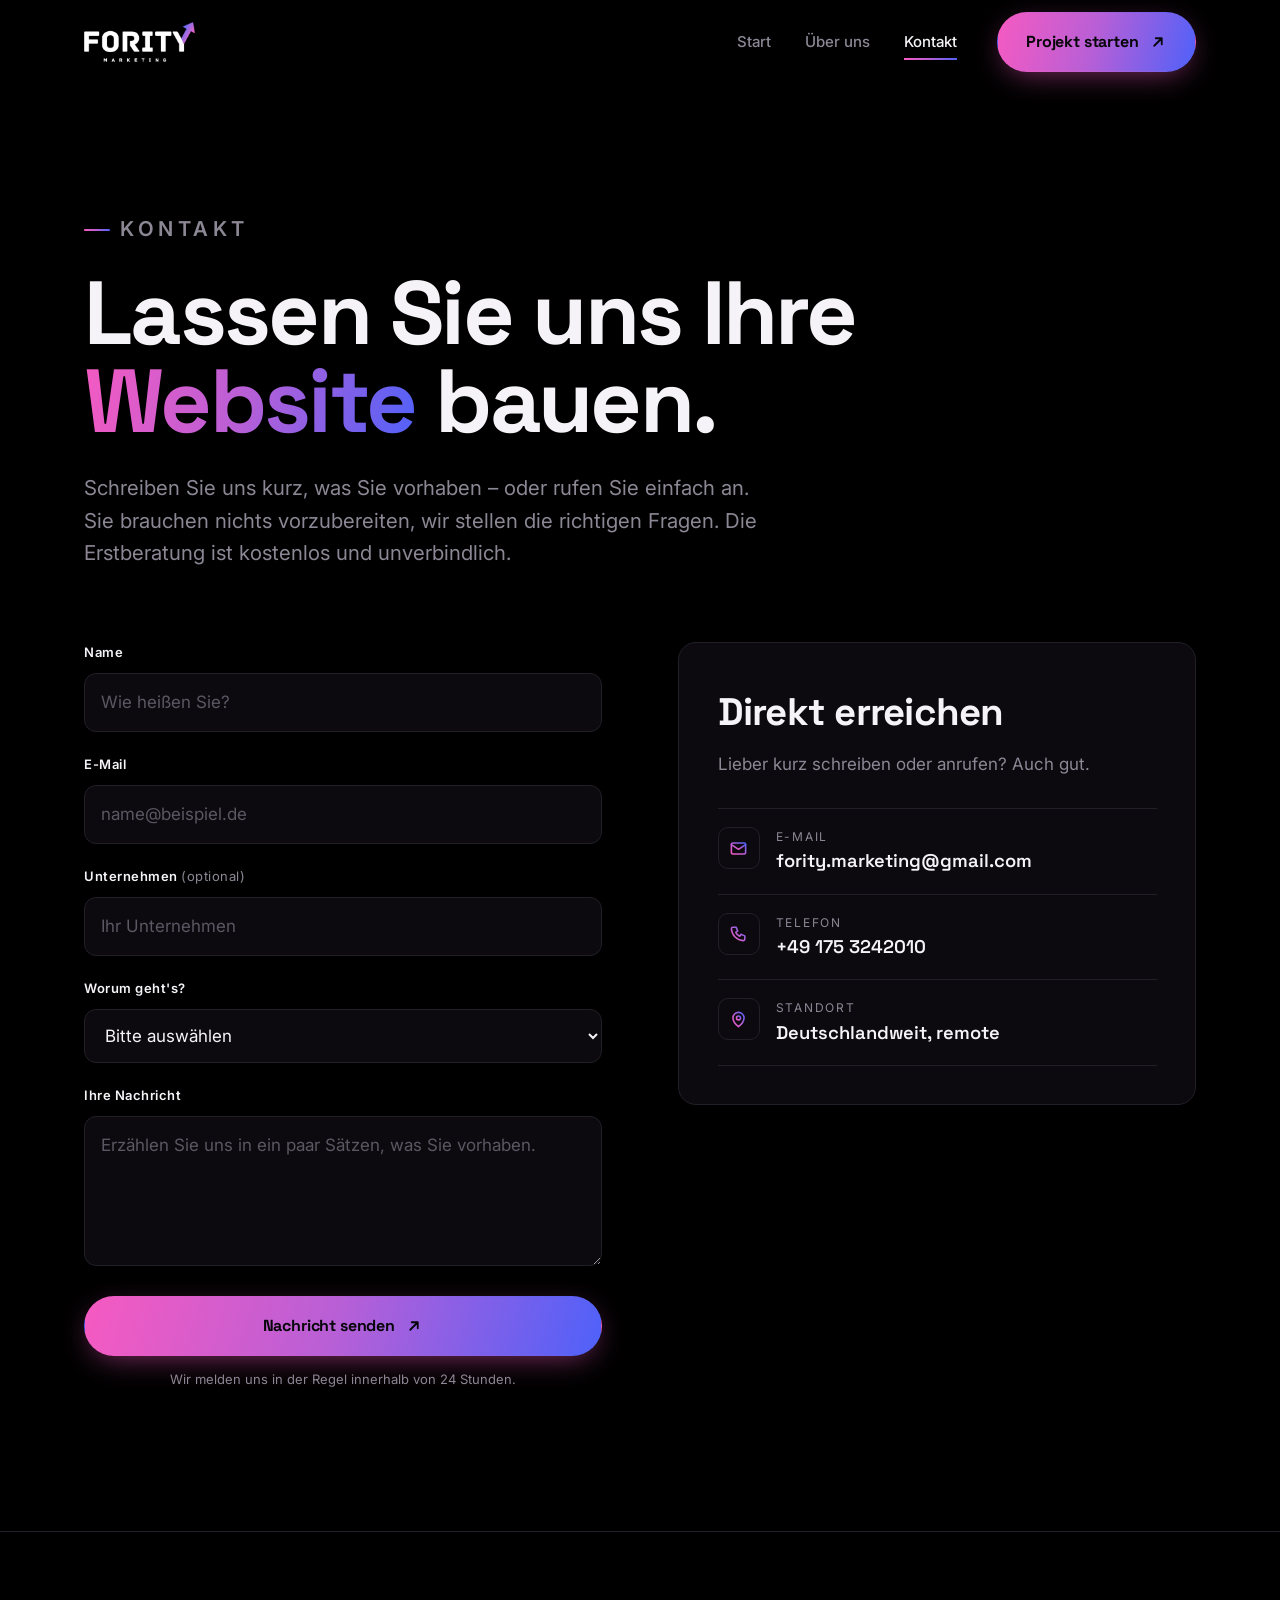
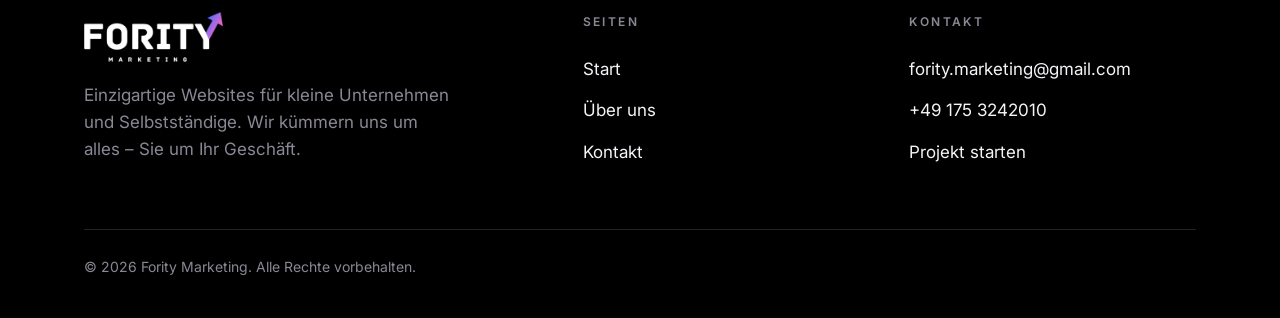
==== kontakt.html @ 04fd1a8b "Website mit funktionierendem Kontaktformular (Web3Forms) Co-Authored-By: Claude Opus 4.8 <noreply@an" ====
<!DOCTYPE html>
<html lang="de">
<head>
  <meta charset="UTF-8" />
  <meta name="viewport" content="width=device-width, initial-scale=1" />
  <title>Kontakt — Fority Marketing</title>
  <meta name="description" content="Starten Sie Ihr Website-Projekt mit Fority Marketing. Schreiben Sie uns kurz, was Sie vorhaben – die Erstberatung ist kostenlos und unverbindlich." />
  <meta name="theme-color" content="#000000" />

  <link rel="icon" href="data:image/svg+xml,%3Csvg xmlns='http://www.w3.org/2000/svg' viewBox='0 0 32 32'%3E%3Cdefs%3E%3ClinearGradient id='g' x1='0' y1='1' x2='1' y2='0'%3E%3Cstop offset='0' stop-color='%23f65ac1'/%3E%3Cstop offset='1' stop-color='%234f61f9'/%3E%3C/linearGradient%3E%3C/defs%3E%3Crect width='32' height='32' rx='8' fill='%23000'/%3E%3Cpath d='M9 22 L22 9 M14 9 H22 V17' fill='none' stroke='url(%23g)' stroke-width='3' stroke-linecap='round' stroke-linejoin='round'/%3E%3C/svg%3E" />

  <link rel="preconnect" href="https://fonts.googleapis.com" />
  <link rel="preconnect" href="https://fonts.gstatic.com" crossorigin />
  <link href="https://fonts.googleapis.com/css2?family=Inter:wght@400;500;600;700&family=Space+Grotesk:wght@600;700;800&display=swap" rel="stylesheet" />
  <link rel="stylesheet" href="css/style.css" />
</head>
<body>
  <svg width="0" height="0" style="position:absolute" aria-hidden="true">
    <defs>
      <linearGradient id="fg" x1="0" y1="1" x2="1" y2="0">
        <stop offset="0" stop-color="#f65ac1" /><stop offset="0.5" stop-color="#b95fd6" /><stop offset="1" stop-color="#4f61f9" />
      </linearGradient>
    </defs>
  </svg>

  <header class="nav">
    <div class="wrap nav__inner">
      <a class="nav__logo" href="index.html" aria-label="Fority Marketing — Startseite">
        <img src="assets/logo.png" alt="Fority Marketing" width="135" />
      </a>
      <nav class="nav__links" aria-label="Hauptnavigation">
        <a class="nav__link" href="index.html">Start</a>
        <a class="nav__link" href="ueber-uns.html">Über uns</a>
        <a class="nav__link" href="kontakt.html" aria-current="page">Kontakt</a>
        <a class="btn btn--primary nav__cta" href="kontakt.html">Projekt starten
          <svg viewBox="0 0 24 24" fill="none" stroke="currentColor" stroke-width="2.4" stroke-linecap="round" stroke-linejoin="round"><path d="M7 17 17 7M9 7h8v8"/></svg>
        </a>
      </nav>
      <button class="nav__toggle" aria-label="Menü öffnen" aria-expanded="false"><span></span></button>
    </div>
  </header>

  <main>
    <section class="page-head">
      <div class="wrap">
        <p class="eyebrow reveal">Kontakt</p>
        <h1 class="reveal" data-d="1">Lassen Sie uns Ihre <span class="grad-text">Website</span> bauen.</h1>
        <p class="reveal" data-d="2">Schreiben Sie uns kurz, was Sie vorhaben – oder rufen Sie einfach an. Sie brauchen nichts vorzubereiten, wir stellen die richtigen Fragen. Die Erstberatung ist kostenlos und unverbindlich.</p>
      </div>
    </section>

    <section class="section" style="padding-top:0">
      <div class="wrap contact-grid">
        <!-- FORM -->
        <div class="reveal">
          <form id="contactForm" novalidate>
            <!-- Web3Forms: hier deinen kostenlosen Access-Key von https://web3forms.com eintragen -->
            <input type="hidden" name="access_key" value="82332b91-eff0-477d-aebc-060135968045" />
            <input type="hidden" name="subject" value="Neue Anfrage über fority.marketing" />
            <input type="hidden" name="from_name" value="Fority Marketing Website" />
            <!-- Honeypot gegen Spam-Bots (unsichtbar, bitte nicht ausfüllen) -->
            <input type="checkbox" name="botcheck" tabindex="-1" autocomplete="off" style="display:none" aria-hidden="true" />
            <div class="field">
              <label for="name">Name</label>
              <input type="text" id="name" name="name" placeholder="Wie heißen Sie?" required autocomplete="name" />
            </div>
            <div class="field">
              <label for="email">E-Mail</label>
              <input type="email" id="email" name="email" placeholder="name@beispiel.de" required autocomplete="email" />
            </div>
            <div class="field">
              <label for="company">Unternehmen <span style="color:var(--muted);font-weight:400">(optional)</span></label>
              <input type="text" id="company" name="company" placeholder="Ihr Unternehmen" autocomplete="organization" />
            </div>
            <div class="field">
              <label for="topic">Worum geht's?</label>
              <select id="topic" name="topic" required>
                <option value="">Bitte auswählen</option>
                <option>Neue Website</option>
                <option>Bestehende Website verbessern</option>
                <option>Komplette Online-Präsenz</option>
                <option>Etwas anderes</option>
              </select>
            </div>
            <div class="field">
              <label for="message">Ihre Nachricht</label>
              <textarea id="message" name="message" placeholder="Erzählen Sie uns in ein paar Sätzen, was Sie vorhaben." required></textarea>
            </div>
            <button type="submit" class="btn btn--primary form__submit">Nachricht senden
              <svg viewBox="0 0 24 24" fill="none" stroke="currentColor" stroke-width="2.4" stroke-linecap="round" stroke-linejoin="round"><path d="M7 17 17 7M9 7h8v8"/></svg>
            </button>
            <p class="form__note">Wir melden uns in der Regel innerhalb von 24 Stunden.</p>
          </form>

          <div class="form__success" id="formSuccess" role="status">
            <h3>Danke, Ihre Nachricht ist da. 🎉</h3>
            <p>Wir schauen sie uns an und melden uns innerhalb von 24 Stunden bei Ihnen. Bis gleich!</p>
          </div>
        </div>

        <!-- CONTACT DETAILS -->
        <aside class="contact-card reveal" data-d="1">
          <h2>Direkt erreichen</h2>
          <p>Lieber kurz schreiben oder anrufen? Auch gut.</p>

          <div class="contact-item">
            <span class="ci-icon">
              <svg viewBox="0 0 24 24" fill="none" stroke-width="2" stroke-linecap="round" stroke-linejoin="round"><rect x="3" y="5" width="18" height="14" rx="2"/><path d="m3 7 9 6 9-6"/></svg>
            </span>
            <div>
              <div class="ci-label">E-Mail</div>
              <a class="ci-value" href="mailto:fority.marketing@gmail.com">fority.marketing@gmail.com</a>
            </div>
          </div>

          <div class="contact-item">
            <span class="ci-icon">
              <svg viewBox="0 0 24 24" fill="none" stroke-width="2" stroke-linecap="round" stroke-linejoin="round"><path d="M5 4h4l2 5-2.5 1.5a11 11 0 0 0 5 5L15 13l5 2v4a2 2 0 0 1-2 2A16 16 0 0 1 3 6a2 2 0 0 1 2-2"/></svg>
            </span>
            <div>
              <div class="ci-label">Telefon</div>
              <a class="ci-value" href="tel:+491753242010">+49 175 3242010</a>
            </div>
          </div>

          <div class="contact-item">
            <span class="ci-icon">
              <svg viewBox="0 0 24 24" fill="none" stroke-width="2" stroke-linecap="round" stroke-linejoin="round"><path d="M12 21s7-5.5 7-11a7 7 0 1 0-14 0c0 5.5 7 11 7 11Z"/><circle cx="12" cy="10" r="2.5"/></svg>
            </span>
            <div>
              <div class="ci-label">Standort</div>
              <span class="ci-value">Deutschlandweit, remote</span>
            </div>
          </div>

        </aside>
      </div>
    </section>
  </main>

  <footer class="footer">
    <div class="wrap">
      <div class="footer__top">
        <div class="footer__brand">
          <img src="assets/logo.png" alt="Fority Marketing" />
          <p>Einzigartige Websites für kleine Unternehmen und Selbstständige. Wir kümmern uns um alles – Sie um Ihr Geschäft.</p>
        </div>
        <div class="footer__col">
          <h4>Seiten</h4>
          <a href="index.html">Start</a>
          <a href="ueber-uns.html">Über uns</a>
          <a href="kontakt.html">Kontakt</a>
        </div>
        <div class="footer__col">
          <h4>Kontakt</h4>
          <a href="mailto:fority.marketing@gmail.com">fority.marketing@gmail.com</a>
          <a href="tel:+491753242010">+49 175 3242010</a>
          <a href="kontakt.html">Projekt starten</a>
        </div>
      </div>
      <div class="footer__bottom">
        <span>© <span id="year">2026</span> Fority Marketing. Alle Rechte vorbehalten.</span>
      </div>
    </div>
  </footer>

  <script src="js/main.js"></script>
</body>
</html>
---- css/style.css ----
/* ============================================================
   FORITY MARKETING — Design System
   Bold & loud · black canvas · logo gradient (pink→purple)
   ============================================================ */

:root {
  /* Color */
  --ink:        #000000;   /* page canvas */
  --surface:    #0c0a0f;   /* subtle raised panels */
  --line:       #221f29;   /* hairlines */
  --text:       #f5f3f7;   /* primary text */
  --muted:      #8c8794;   /* secondary text */

  --pink:       #f65ac1;   /* logo arrow — pink end  */
  --purple:     #4f61f9;   /* logo arrow — purple end */
  --grad:       linear-gradient(105deg, var(--pink) 0%, #b95fd6 48%, var(--purple) 100%);

  /* Type */
  --display: "Space Grotesk", system-ui, sans-serif;
  --body: "Inter", system-ui, sans-serif;

  /* Rhythm */
  --maxw: 1240px;
  --gutter: clamp(20px, 5vw, 64px);
  --section-y: clamp(72px, 11vw, 160px);

  --ease: cubic-bezier(0.16, 1, 0.3, 1);
}

/* ---------- Reset ---------- */
*, *::before, *::after { box-sizing: border-box; }
* { margin: 0; padding: 0; }
html { -webkit-text-size-adjust: 100%; scroll-behavior: smooth; }

body {
  background: var(--ink);
  color: var(--text);
  font-family: var(--body);
  font-size: 17px;
  line-height: 1.6;
  -webkit-font-smoothing: antialiased;
  text-rendering: optimizeLegibility;
  overflow-x: hidden;
}

img { display: block; max-width: 100%; height: auto; }
a { color: inherit; text-decoration: none; }
button { font: inherit; cursor: pointer; }
::selection { background: var(--pink); color: #000; }

/* ---------- Layout helpers ---------- */
.wrap { width: 100%; max-width: var(--maxw); margin-inline: auto; padding-inline: var(--gutter); }
.section { padding-block: var(--section-y); position: relative; }

.eyebrow {
  display: inline-flex; align-items: center; gap: 10px;
  font-family: var(--body);
  font-size: 12px; font-weight: 600;
  letter-spacing: 0.22em; text-transform: uppercase;
  color: var(--muted);
}
.eyebrow::before {
  content: ""; width: 26px; height: 2px;
  background: var(--grad); border-radius: 2px;
}

.grad-text {
  background: var(--grad);
  -webkit-background-clip: text; background-clip: text;
  color: transparent;
}

/* ---------- Buttons ---------- */
.btn {
  display: inline-flex; align-items: center; gap: 10px;
  font-family: var(--display); font-weight: 700;
  font-size: 16px; letter-spacing: -0.01em;
  padding: 16px 28px; border-radius: 999px;
  border: 1px solid transparent;
  transition: transform .35s var(--ease), box-shadow .35s var(--ease), background .35s var(--ease), color .35s var(--ease);
  will-change: transform;
}
.btn svg { width: 18px; height: 18px; transition: transform .35s var(--ease); }
.btn:hover svg { transform: translate(3px, -3px); }

.btn--primary {
  background: var(--grad); color: #07060a;
  box-shadow: 0 8px 30px -8px rgba(246,90,193,.55);
}
.btn--primary:hover { transform: translateY(-3px); box-shadow: 0 18px 44px -10px rgba(246,90,193,.7); }

.btn--ghost { color: var(--text); border-color: var(--line); }
.btn--ghost:hover { border-color: var(--pink); transform: translateY(-3px); }

/* ============================================================
   NAV
   ============================================================ */
.nav {
  position: sticky; top: 0; z-index: 100;
  border-bottom: 1px solid transparent;
  transition: background .4s var(--ease), border-color .4s var(--ease), backdrop-filter .4s var(--ease);
}
.nav.is-scrolled {
  background: rgba(0,0,0,.72);
  backdrop-filter: blur(14px) saturate(140%);
  border-bottom-color: var(--line);
}
.nav__inner {
  display: flex; align-items: center; justify-content: space-between;
  height: 84px;
}
.nav__logo img { height: 40px; width: auto; }
.nav__links { display: flex; align-items: center; gap: 34px; }
.nav__link {
  font-weight: 500; font-size: 15px; color: var(--muted);
  position: relative; transition: color .25s var(--ease);
}
.nav__link::after {
  content: ""; position: absolute; left: 0; bottom: -6px;
  width: 100%; height: 2px; background: var(--grad);
  transform: scaleX(0); transform-origin: left; transition: transform .3s var(--ease);
}
.nav__link:hover, .nav__link[aria-current="page"] { color: var(--text); }
.nav__link:hover::after, .nav__link[aria-current="page"]::after { transform: scaleX(1); }
.nav__cta { margin-left: 6px; }

.nav__toggle {
  display: none; background: none; border: 0; color: var(--text);
  width: 44px; height: 44px; align-items: center; justify-content: center;
}
.nav__toggle span {
  display: block; width: 24px; height: 2px; background: currentColor; position: relative;
  transition: transform .3s var(--ease), opacity .3s var(--ease);
}
.nav__toggle span::before, .nav__toggle span::after {
  content: ""; position: absolute; left: 0; width: 24px; height: 2px; background: currentColor;
  transition: transform .3s var(--ease);
}
.nav__toggle span::before { top: -7px; }
.nav__toggle span::after { top: 7px; }
.nav.is-open .nav__toggle span { background: transparent; }
.nav.is-open .nav__toggle span::before { transform: translateY(7px) rotate(45deg); }
.nav.is-open .nav__toggle span::after { transform: translateY(-7px) rotate(-45deg); }

/* ============================================================
   HERO
   ============================================================ */
.hero { position: relative; padding-top: clamp(40px, 7vw, 90px); padding-bottom: var(--section-y); }
.hero__grid {
  display: grid; grid-template-columns: 1.35fr 1fr; gap: clamp(30px, 5vw, 70px);
  align-items: center;
}
.hero__eyebrow { margin-bottom: 28px; }
.hero h1 {
  font-family: var(--display);
  font-weight: 800;
  font-size: clamp(2.9rem, 8.2vw, 6.6rem);
  line-height: 0.96;
  letter-spacing: -0.03em;
}
.hero h1 .line { display: block; overflow: hidden; }
.hero h1 .line > span { display: inline-block; }
.hero__sub {
  margin-top: 30px; max-width: 30ch;
  font-size: clamp(1.05rem, 1.6vw, 1.3rem); color: var(--muted); line-height: 1.55;
}
.hero__actions { margin-top: 40px; display: flex; flex-wrap: wrap; gap: 16px; }

/* Hero signature: growth chart */
.hero__art { position: relative; display: flex; justify-content: center; align-items: center; min-height: 360px; }
.chart-art { width: min(100%, 420px); height: auto; display: block; }

/* ============================================================
   MARQUEE
   ============================================================ */
.marquee {
  border-block: 1px solid var(--line);
  padding-block: 22px; overflow: hidden;
  display: flex; user-select: none;
}
.marquee__track {
  display: flex; gap: 0; flex-shrink: 0;
  animation: scroll-x 26s linear infinite;
}
.marquee:hover .marquee__track { animation-play-state: paused; }
.marquee__track span {
  font-family: var(--display); font-weight: 800;
  font-size: clamp(1.4rem, 3vw, 2.3rem); letter-spacing: -0.02em;
  white-space: nowrap; padding-inline: 30px; color: var(--text);
  display: inline-flex; align-items: center; gap: 30px;
}
.marquee__track span::after { content: "✦"; color: var(--pink); font-size: 0.7em; }
@keyframes scroll-x { to { transform: translateX(-50%); } }

/* ============================================================
   USP — editorial rows (not a card grid)
   ============================================================ */
.usp__head { max-width: 60ch; margin-bottom: clamp(40px, 6vw, 72px); }
.usp__head h2 {
  font-family: var(--display); font-weight: 800;
  font-size: clamp(2.1rem, 5vw, 3.6rem); line-height: 1.02; letter-spacing: -0.025em;
  margin-top: 22px;
}

.usp-row {
  display: grid; grid-template-columns: 56px 1fr 1.1fr; gap: clamp(16px, 3vw, 48px);
  align-items: start;
  padding-block: clamp(30px, 4vw, 46px);
  border-top: 1px solid var(--line);
}
.usp-row:last-child { border-bottom: 1px solid var(--line); }
.usp-row__mark {
  width: 46px; height: 46px; flex-shrink: 0;
  display: grid; place-items: center;
  border: 1px solid var(--line); border-radius: 12px;
  transition: border-color .4s var(--ease), background .4s var(--ease);
}
.usp-row__mark svg { width: 20px; height: 20px; transition: transform .4s var(--ease); }
.usp-row__mark svg path { stroke: url(#fg); }
.usp-row:hover .usp-row__mark { border-color: var(--pink); background: rgba(246,90,193,.06); }
.usp-row:hover .usp-row__mark svg { transform: translate(2px, -2px); }
.usp-row h3 {
  font-family: var(--display); font-weight: 700;
  font-size: clamp(1.5rem, 3vw, 2.2rem); line-height: 1.05; letter-spacing: -0.02em;
}
.usp-row p { color: var(--muted); font-size: 1.05rem; max-width: 46ch; }

/* ============================================================
   LEISTUNGEN / PROCESS
   ============================================================ */
.alt { background: var(--surface); }
.lead-grid { display: grid; grid-template-columns: 1fr 1fr; gap: clamp(30px, 6vw, 80px); align-items: start; }
.lead-grid h2 {
  font-family: var(--display); font-weight: 800;
  font-size: clamp(2.1rem, 5vw, 3.6rem); line-height: 1.02; letter-spacing: -0.025em;
}
.lead-grid p.big { font-size: 1.2rem; color: var(--muted); margin-top: 24px; max-width: 42ch; }

.svc-list { display: flex; flex-direction: column; }
.svc {
  display: flex; align-items: baseline; gap: 18px;
  padding-block: 22px; border-top: 1px solid var(--line);
}
.svc:last-child { border-bottom: 1px solid var(--line); }
.svc__no { font-family: var(--display); font-weight: 700; color: var(--pink); font-size: .95rem; min-width: 2.4ch; }
.svc__body strong { font-family: var(--display); font-weight: 700; font-size: 1.25rem; display: block; }
.svc__body span { color: var(--muted); font-size: .98rem; }

/* ============================================================
   CTA BAND
   ============================================================ */
.cta-band { position: relative; overflow: hidden; }
.cta-band__inner {
  border-radius: 28px; padding: clamp(40px, 7vw, 88px);
  background:
    radial-gradient(120% 140% at 100% 0%, rgba(246,90,193,.22), transparent 55%),
    radial-gradient(120% 140% at 0% 100%, rgba(79,97,249,.22), transparent 55%),
    var(--surface);
  border: 1px solid var(--line);
  display: grid; grid-template-columns: 1.4fr auto; gap: 40px; align-items: center;
}
.cta-band h2 {
  font-family: var(--display); font-weight: 800;
  font-size: clamp(2rem, 5vw, 3.6rem); line-height: 1.0; letter-spacing: -0.03em;
}
.cta-band p { color: var(--muted); margin-top: 18px; max-width: 40ch; }

/* ============================================================
   FOOTER
   ============================================================ */
.footer { border-top: 1px solid var(--line); padding-block: clamp(50px, 7vw, 80px) 40px; }
.footer__top { display: grid; grid-template-columns: 1.6fr 1fr 1fr; gap: 40px; }
.footer__brand img { height: 50px; width: auto; margin-bottom: 20px; }
.footer__brand p { color: var(--muted); max-width: 34ch; }
.footer__col h4 {
  font-size: 12px; letter-spacing: .2em; text-transform: uppercase; color: var(--muted);
  margin-bottom: 18px; font-weight: 600;
}
.footer__col a { display: block; color: var(--text); padding-block: 7px; transition: color .25s var(--ease); }
.footer__col a:hover { color: var(--pink); }
.footer__bottom {
  margin-top: 56px; padding-top: 26px; border-top: 1px solid var(--line);
  display: flex; justify-content: space-between; flex-wrap: wrap; gap: 14px;
  color: var(--muted); font-size: 14px;
}

/* ============================================================
   PAGE HEADER (inner pages)
   ============================================================ */
.page-head { padding-top: clamp(50px, 8vw, 110px); padding-bottom: clamp(40px, 6vw, 72px); }
.page-head h1 {
  font-family: var(--display); font-weight: 800;
  font-size: clamp(2.6rem, 7vw, 5.6rem); line-height: 0.98; letter-spacing: -0.03em; margin-top: 24px;
}
.page-head p { color: var(--muted); font-size: clamp(1.05rem,1.6vw,1.3rem); max-width: 52ch; margin-top: 26px; }

/* ---------- About ---------- */
.about-split { display: grid; grid-template-columns: 1fr 1fr; gap: clamp(30px,6vw,80px); align-items: start; }
.about-split h2 { font-family: var(--display); font-weight: 800; font-size: clamp(1.9rem,4vw,3rem); line-height:1.04; letter-spacing:-0.025em; }
.about-split p { color: var(--muted); margin-top: 20px; font-size: 1.1rem; }
.about-split p + p { margin-top: 16px; }

.stats { display: grid; grid-template-columns: repeat(3, 1fr); gap: clamp(16px,3vw,40px); }
.stat { border-top: 1px solid var(--line); padding-top: 24px; }
.stat__num { font-family: var(--display); font-weight: 800; font-size: clamp(2.4rem,5vw,3.6rem); line-height:1; letter-spacing:-0.02em; }
.stat__num.grad-text { display: inline-block; }
.stat__label { color: var(--muted); margin-top: 10px; font-size: .98rem; }

.values { display: grid; grid-template-columns: repeat(2, 1fr); gap: clamp(20px,3vw,32px); }
.value {
  padding: clamp(24px,3vw,36px); border: 1px solid var(--line); border-radius: 18px;
  background: var(--surface); transition: border-color .4s var(--ease), transform .4s var(--ease);
}
.value:hover { border-color: var(--pink); transform: translateY(-4px); }
.value h3 { font-family: var(--display); font-weight: 700; font-size: 1.35rem; margin-bottom: 12px; }
.value h3 b { color: var(--pink); margin-right: 10px; font-weight: 800; }
.value p { color: var(--muted); }

/* ---------- Contact ---------- */
.contact-grid { display: grid; grid-template-columns: 1fr 1fr; gap: clamp(36px,6vw,80px); align-items: start; }

.field { margin-bottom: 22px; }
.field label { display: block; font-size: 13px; font-weight: 600; letter-spacing: .04em; margin-bottom: 10px; color: var(--text); }
.field input, .field textarea, .field select {
  width: 100%; background: var(--surface); color: var(--text);
  border: 1px solid var(--line); border-radius: 12px;
  padding: 15px 16px; font: inherit; transition: border-color .25s var(--ease), box-shadow .25s var(--ease);
}
.field textarea { min-height: 150px; resize: vertical; }
.field input::placeholder, .field textarea::placeholder { color: #5b5763; }
.field input:focus, .field textarea:focus, .field select:focus {
  outline: none; border-color: var(--pink); box-shadow: 0 0 0 3px rgba(246,90,193,.18);
}
.form__submit { width: 100%; justify-content: center; }
.form__note { color: var(--muted); font-size: 13px; margin-top: 14px; text-align: center; }

.form__success {
  display: none; text-align: center; padding: clamp(30px,5vw,56px);
  border: 1px solid var(--pink); border-radius: 18px; background: rgba(246,90,193,.06);
}
.form__success.show { display: block; }
.form__success h3 { font-family: var(--display); font-weight: 800; font-size: 1.7rem; margin-bottom: 12px; }
.form__success p { color: var(--muted); }

.contact-card { border: 1px solid var(--line); border-radius: 18px; padding: clamp(26px,3vw,40px); background: var(--surface); }
.contact-card h2 { font-family: var(--display); font-weight: 800; font-size: clamp(1.7rem,3vw,2.4rem); letter-spacing:-0.02em; margin-bottom: 8px; }
.contact-card > p { color: var(--muted); margin-bottom: 30px; }
.contact-item { display: flex; gap: 16px; padding-block: 18px; border-top: 1px solid var(--line); align-items: flex-start; }
.contact-item:last-child { border-bottom: 1px solid var(--line); }
.contact-item .ci-icon {
  flex-shrink: 0; width: 42px; height: 42px; border-radius: 10px; display: grid; place-items: center;
  border: 1px solid var(--line);
}
.contact-item .ci-icon svg { width: 19px; height: 19px; }
.contact-item .ci-icon svg path, .contact-item .ci-icon svg circle, .contact-item .ci-icon svg rect { stroke: url(#fg); }
.contact-item .ci-label { font-size: 12px; text-transform: uppercase; letter-spacing: .14em; color: var(--muted); }
.contact-item .ci-value { font-family: var(--display); font-weight: 600; font-size: 1.15rem; }
.contact-item a.ci-value:hover { color: var(--pink); }

/* ============================================================
   Scroll reveal
   ============================================================ */
.reveal { opacity: 0; transform: translateY(28px); transition: opacity .8s var(--ease), transform .8s var(--ease); }
.reveal.in { opacity: 1; transform: none; }
.reveal[data-d="1"] { transition-delay: .08s; }
.reveal[data-d="2"] { transition-delay: .16s; }
.reveal[data-d="3"] { transition-delay: .24s; }

/* ============================================================
   Responsive
   ============================================================ */
@media (max-width: 920px) {
  .hero__grid { grid-template-columns: 1fr; }
  .hero__art { order: -1; min-height: 240px; }
  .chart-art { width: min(72%, 300px); }
  .lead-grid, .cta-band__inner, .about-split, .contact-grid { grid-template-columns: 1fr; }
  .cta-band__inner { text-align: left; }
  .usp-row { grid-template-columns: 44px 1fr; }
  .usp-row p { grid-column: 2; }
  .footer__top { grid-template-columns: 1fr 1fr; }
  .footer__brand { grid-column: 1 / -1; }
}

@media (max-width: 720px) {
  .nav__links {
    position: fixed; inset: 84px 0 auto 0;
    flex-direction: column; align-items: flex-start; gap: 6px;
    background: rgba(6,5,9,.96); backdrop-filter: blur(16px);
    padding: 24px var(--gutter) 36px; border-bottom: 1px solid var(--line);
    transform: translateY(-130%); transition: transform .45s var(--ease);
    height: auto;
  }
  .nav.is-open .nav__links { transform: translateY(0); }
  .nav__link { font-size: 1.4rem; font-family: var(--display); font-weight: 700; padding-block: 8px; }
  .nav__link::after { display: none; }
  .nav__cta { margin-top: 12px; }
  .nav__toggle { display: inline-flex; }
  .values, .stats { grid-template-columns: 1fr; }
  .stats { gap: 8px; }

  .hero__art { order: 1; }
}

@media (prefers-reduced-motion: reduce) {
  * { animation-duration: .001ms !important; animation-iteration-count: 1 !important; transition-duration: .001ms !important; scroll-behavior: auto !important; }
  .reveal { opacity: 1; transform: none; }
  .marquee__track { animation: none; }
}
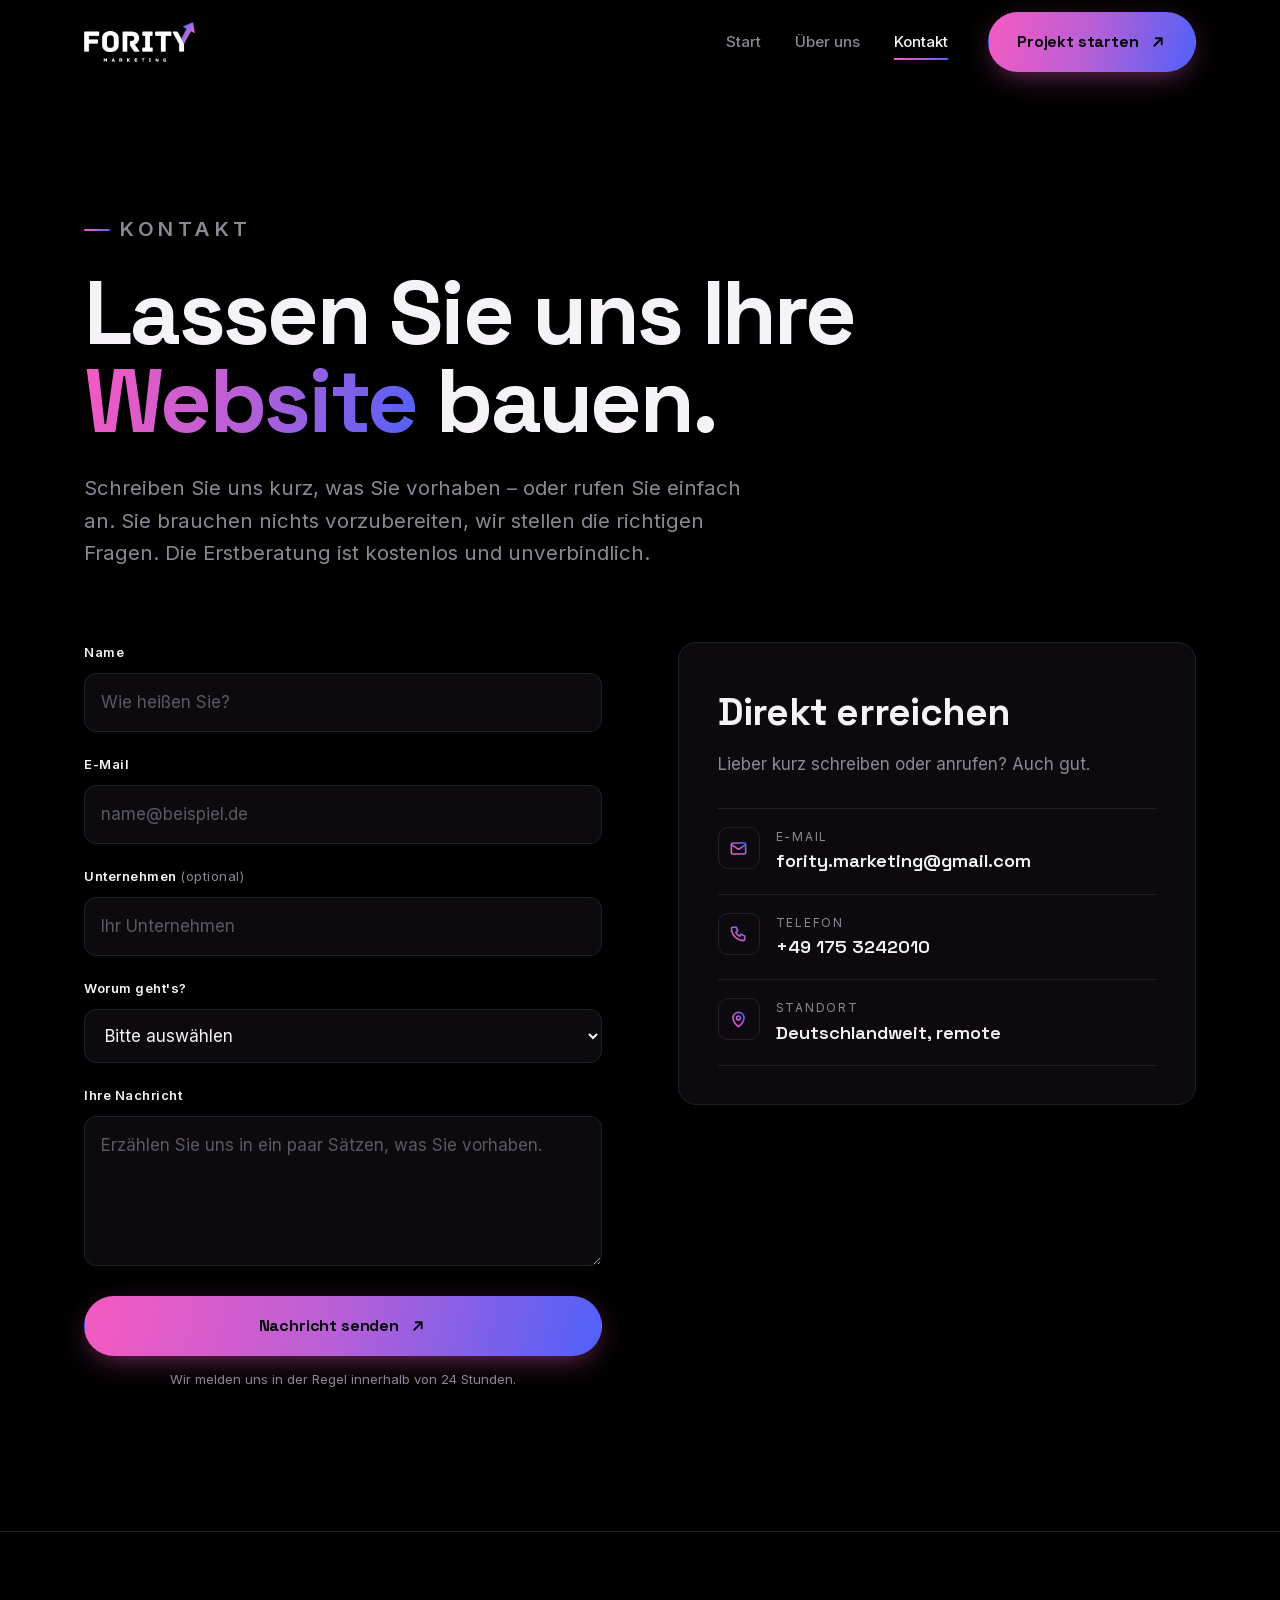
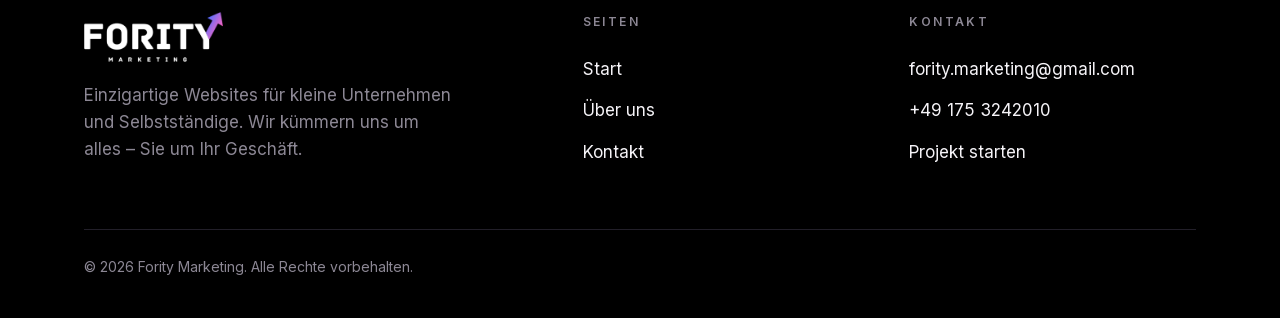
==== commit a3f876e5: "Fonts: Google Fonts lokal hosten (DSGVO-konform) Inter & Space Grotesk als lokale Variable Fonts ein" ====
--- a/kontakt.html
+++ b/kontakt.html
@@ -3,16 +3,55 @@
 <head>
   <meta charset="UTF-8" />
   <meta name="viewport" content="width=device-width, initial-scale=1" />
-  <title>Kontakt — Fority Marketing</title>
-  <meta name="description" content="Starten Sie Ihr Website-Projekt mit Fority Marketing. Schreiben Sie uns kurz, was Sie vorhaben – die Erstberatung ist kostenlos und unverbindlich." />
+  <title>Kontakt – Website erstellen lassen | Fority Marketing</title>
+  <meta name="description" content="Website erstellen lassen? Schreiben Sie Fority Marketing kurz, was Sie vorhaben – oder rufen Sie an. Die Erstberatung ist kostenlos und unverbindlich." />
+  <meta name="robots" content="index, follow, max-image-preview:large" />
   <meta name="theme-color" content="#000000" />
-
-  <link rel="icon" href="data:image/svg+xml,%3Csvg xmlns='http://www.w3.org/2000/svg' viewBox='0 0 32 32'%3E%3Cdefs%3E%3ClinearGradient id='g' x1='0' y1='1' x2='1' y2='0'%3E%3Cstop offset='0' stop-color='%23f65ac1'/%3E%3Cstop offset='1' stop-color='%234f61f9'/%3E%3C/linearGradient%3E%3C/defs%3E%3Crect width='32' height='32' rx='8' fill='%23000'/%3E%3Cpath d='M9 22 L22 9 M14 9 H22 V17' fill='none' stroke='url(%23g)' stroke-width='3' stroke-linecap='round' stroke-linejoin='round'/%3E%3C/svg%3E" />
-
-  <link rel="preconnect" href="https://fonts.googleapis.com" />
-  <link rel="preconnect" href="https://fonts.gstatic.com" crossorigin />
-  <link href="https://fonts.googleapis.com/css2?family=Inter:wght@400;500;600;700&family=Space+Grotesk:wght@600;700;800&display=swap" rel="stylesheet" />
-  <link rel="stylesheet" href="css/style.css" />
+  <link rel="canonical" href="https://fority-marketing.com/kontakt" />
+
+  <meta property="og:type" content="website" />
+  <meta property="og:site_name" content="Fority Marketing" />
+  <meta property="og:locale" content="de_DE" />
+  <meta property="og:url" content="https://fority-marketing.com/kontakt" />
+  <meta property="og:title" content="Kontakt – Website erstellen lassen | Fority Marketing" />
+  <meta property="og:description" content="Erzählen Sie uns von Ihrem Vorhaben. Die Erstberatung ist kostenlos und unverbindlich." />
+  <meta property="og:image" content="https://fority-marketing.com/logo.png" />
+  <meta property="og:image:alt" content="Fority Marketing" />
+  <meta name="twitter:card" content="summary_large_image" />
+  <meta name="twitter:title" content="Kontakt – Website erstellen lassen | Fority Marketing" />
+  <meta name="twitter:description" content="Erzählen Sie uns von Ihrem Vorhaben. Erstberatung kostenlos und unverbindlich." />
+  <meta name="twitter:image" content="https://fority-marketing.com/logo.png" />
+  <link rel="icon" href="/favicon.ico" sizes="any" />
+  <link rel="icon" type="image/png" sizes="48x48" href="/favicon-48x48.png" />
+  <link rel="icon" type="image/png" sizes="96x96" href="/favicon-96x96.png" />
+  <link rel="icon" type="image/png" sizes="192x192" href="/favicon-192x192.png" />
+  <link rel="apple-touch-icon" href="/apple-touch-icon.png" />
+  <link rel="preload" href="assets/fonts/inter-latin.woff2" as="font" type="font/woff2" crossorigin />
+  <link rel="preload" href="assets/fonts/spacegrotesk-latin.woff2" as="font" type="font/woff2" crossorigin />
+  <link rel="stylesheet" href="style.css" />
+
+  <script type="application/ld+json">
+  {
+    "@context": "https://schema.org",
+    "@graph": [
+      {
+        "@type": "ContactPage",
+        "@id": "https://fority-marketing.com/kontakt#webpage",
+        "url": "https://fority-marketing.com/kontakt",
+        "name": "Kontakt – Fority Marketing",
+        "inLanguage": "de-DE",
+        "about": { "@id": "https://fority-marketing.com/#business" }
+      },
+      {
+        "@type": "BreadcrumbList",
+        "itemListElement": [
+          { "@type": "ListItem", "position": 1, "name": "Start", "item": "https://fority-marketing.com/" },
+          { "@type": "ListItem", "position": 2, "name": "Kontakt", "item": "https://fority-marketing.com/kontakt" }
+        ]
+      }
+    ]
+  }
+  </script>
 </head>
 <body>
   <svg width="0" height="0" style="position:absolute" aria-hidden="true">
@@ -25,14 +64,14 @@
 
   <header class="nav">
     <div class="wrap nav__inner">
-      <a class="nav__logo" href="index.html" aria-label="Fority Marketing — Startseite">
-        <img src="assets/logo.png" alt="Fority Marketing" width="135" />
+      <a class="nav__logo" href="/" aria-label="Fority Marketing — Startseite">
+        <img src="logo.png" alt="Fority Marketing" width="135" />
       </a>
       <nav class="nav__links" aria-label="Hauptnavigation">
-        <a class="nav__link" href="index.html">Start</a>
-        <a class="nav__link" href="ueber-uns.html">Über uns</a>
-        <a class="nav__link" href="kontakt.html" aria-current="page">Kontakt</a>
-        <a class="btn btn--primary nav__cta" href="kontakt.html">Projekt starten
+        <a class="nav__link" href="/">Start</a>
+        <a class="nav__link" href="/ueber-uns">Über uns</a>
+        <a class="nav__link" href="/kontakt" aria-current="page">Kontakt</a>
+        <a class="btn btn--primary nav__cta" href="/kontakt">Projekt starten
           <svg viewBox="0 0 24 24" fill="none" stroke="currentColor" stroke-width="2.4" stroke-linecap="round" stroke-linejoin="round"><path d="M7 17 17 7M9 7h8v8"/></svg>
         </a>
       </nav>
@@ -142,20 +181,20 @@
     <div class="wrap">
       <div class="footer__top">
         <div class="footer__brand">
-          <img src="assets/logo.png" alt="Fority Marketing" />
+          <img src="logo.png" alt="Fority Marketing" />
           <p>Einzigartige Websites für kleine Unternehmen und Selbstständige. Wir kümmern uns um alles – Sie um Ihr Geschäft.</p>
         </div>
         <div class="footer__col">
           <h4>Seiten</h4>
-          <a href="index.html">Start</a>
-          <a href="ueber-uns.html">Über uns</a>
-          <a href="kontakt.html">Kontakt</a>
+          <a href="/">Start</a>
+          <a href="/ueber-uns">Über uns</a>
+          <a href="/kontakt">Kontakt</a>
         </div>
         <div class="footer__col">
           <h4>Kontakt</h4>
           <a href="mailto:fority.marketing@gmail.com">fority.marketing@gmail.com</a>
           <a href="tel:+491753242010">+49 175 3242010</a>
-          <a href="kontakt.html">Projekt starten</a>
+          <a href="/kontakt">Projekt starten</a>
         </div>
       </div>
       <div class="footer__bottom">
@@ -164,6 +203,6 @@
     </div>
   </footer>
 
-  <script src="js/main.js"></script>
+  <script src="main.js"></script>
 </body>
 </html>
--- a/style.css
+++ b/style.css
@@ -0,0 +1,449 @@
+/* ============================================================
+   FONTS — lokal gehostet (DSGVO-konform, keine Google-Server)
+   Inter & Space Grotesk als Variable Fonts (weight 400–800)
+   ============================================================ */
+
+/* Inter — Fließtext */
+@font-face {
+  font-family: "Inter";
+  font-style: normal;
+  font-weight: 400 700;
+  font-display: swap;
+  src: url("assets/fonts/inter-latin.woff2") format("woff2");
+  unicode-range: U+0000-00FF, U+0131, U+0152-0153, U+02BB-02BC, U+02C6, U+02DA, U+02DC, U+0304, U+0308, U+0329, U+2000-206F, U+20AC, U+2122, U+2191, U+2193, U+2212, U+2215, U+FEFF, U+FFFD;
+}
+@font-face {
+  font-family: "Inter";
+  font-style: normal;
+  font-weight: 400 700;
+  font-display: swap;
+  src: url("assets/fonts/inter-latin-ext.woff2") format("woff2");
+  unicode-range: U+0100-02BA, U+02BD-02C5, U+02C7-02CC, U+02CE-02D7, U+02DD-02FF, U+0304, U+0308, U+0329, U+1D00-1DBF, U+1E00-1E9F, U+1EF2-1EFF, U+2020, U+20A0-20AB, U+20AD-20C0, U+2113, U+2C60-2C7F, U+A720-A7FF;
+}
+
+/* Space Grotesk — Überschriften */
+@font-face {
+  font-family: "Space Grotesk";
+  font-style: normal;
+  font-weight: 600 800;
+  font-display: swap;
+  src: url("assets/fonts/spacegrotesk-latin.woff2") format("woff2");
+  unicode-range: U+0000-00FF, U+0131, U+0152-0153, U+02BB-02BC, U+02C6, U+02DA, U+02DC, U+0304, U+0308, U+0329, U+2000-206F, U+20AC, U+2122, U+2191, U+2193, U+2212, U+2215, U+FEFF, U+FFFD;
+}
+@font-face {
+  font-family: "Space Grotesk";
+  font-style: normal;
+  font-weight: 600 800;
+  font-display: swap;
+  src: url("assets/fonts/spacegrotesk-latin-ext.woff2") format("woff2");
+  unicode-range: U+0100-02BA, U+02BD-02C5, U+02C7-02CC, U+02CE-02D7, U+02DD-02FF, U+0304, U+0308, U+0329, U+1D00-1DBF, U+1E00-1E9F, U+1EF2-1EFF, U+2020, U+20A0-20AB, U+20AD-20C0, U+2113, U+2C60-2C7F, U+A720-A7FF;
+}
+
+/* ============================================================
+   FORITY MARKETING — Design System
+   Bold & loud · black canvas · logo gradient (pink→purple)
+   ============================================================ */
+
+:root {
+  /* Color */
+  --ink:        #000000;   /* page canvas */
+  --surface:    #0c0a0f;   /* subtle raised panels */
+  --line:       #221f29;   /* hairlines */
+  --text:       #f5f3f7;   /* primary text */
+  --muted:      #8c8794;   /* secondary text */
+
+  --pink:       #f65ac1;   /* logo arrow — pink end  */
+  --purple:     #4f61f9;   /* logo arrow — purple end */
+  --grad:       linear-gradient(105deg, var(--pink) 0%, #b95fd6 48%, var(--purple) 100%);
+
+  /* Type */
+  --display: "Space Grotesk", system-ui, sans-serif;
+  --body: "Inter", system-ui, sans-serif;
+
+  /* Rhythm */
+  --maxw: 1240px;
+  --gutter: clamp(20px, 5vw, 64px);
+  --section-y: clamp(72px, 11vw, 160px);
+
+  --ease: cubic-bezier(0.16, 1, 0.3, 1);
+}
+
+/* ---------- Reset ---------- */
+*, *::before, *::after { box-sizing: border-box; }
+* { margin: 0; padding: 0; }
+html { -webkit-text-size-adjust: 100%; scroll-behavior: smooth; }
+
+body {
+  background: var(--ink);
+  color: var(--text);
+  font-family: var(--body);
+  font-size: 17px;
+  line-height: 1.6;
+  -webkit-font-smoothing: antialiased;
+  text-rendering: optimizeLegibility;
+  overflow-x: hidden;
+}
+
+img { display: block; max-width: 100%; height: auto; }
+a { color: inherit; text-decoration: none; }
+button { font: inherit; cursor: pointer; }
+::selection { background: var(--pink); color: #000; }
+
+/* ---------- Layout helpers ---------- */
+.wrap { width: 100%; max-width: var(--maxw); margin-inline: auto; padding-inline: var(--gutter); }
+.section { padding-block: var(--section-y); position: relative; }
+
+.eyebrow {
+  display: inline-flex; align-items: center; gap: 10px;
+  font-family: var(--body);
+  font-size: 12px; font-weight: 600;
+  letter-spacing: 0.22em; text-transform: uppercase;
+  color: var(--muted);
+}
+.eyebrow::before {
+  content: ""; width: 26px; height: 2px;
+  background: var(--grad); border-radius: 2px;
+}
+
+.grad-text {
+  background: var(--grad);
+  -webkit-background-clip: text; background-clip: text;
+  color: transparent;
+}
+
+/* ---------- Buttons ---------- */
+.btn {
+  display: inline-flex; align-items: center; gap: 10px;
+  font-family: var(--display); font-weight: 700;
+  font-size: 16px; letter-spacing: -0.01em;
+  padding: 16px 28px; border-radius: 999px;
+  border: 1px solid transparent;
+  transition: transform .35s var(--ease), box-shadow .35s var(--ease), background .35s var(--ease), color .35s var(--ease);
+  will-change: transform;
+}
+.btn svg { width: 18px; height: 18px; transition: transform .35s var(--ease); }
+.btn:hover svg { transform: translate(3px, -3px); }
+
+.btn--primary {
+  background: var(--grad); color: #07060a;
+  box-shadow: 0 8px 30px -8px rgba(246,90,193,.55);
+}
+.btn--primary:hover { transform: translateY(-3px); box-shadow: 0 18px 44px -10px rgba(246,90,193,.7); }
+
+.btn--ghost { color: var(--text); border-color: var(--line); }
+.btn--ghost:hover { border-color: var(--pink); transform: translateY(-3px); }
+
+/* ============================================================
+   NAV
+   ============================================================ */
+.nav {
+  position: sticky; top: 0; z-index: 100;
+  border-bottom: 1px solid transparent;
+  transition: background .4s var(--ease), border-color .4s var(--ease), backdrop-filter .4s var(--ease);
+}
+.nav.is-scrolled {
+  background: rgba(0,0,0,.72);
+  backdrop-filter: blur(14px) saturate(140%);
+  border-bottom-color: var(--line);
+}
+.nav__inner {
+  display: flex; align-items: center; justify-content: space-between;
+  height: 84px;
+}
+.nav__logo img { height: 40px; width: auto; }
+.nav__links { display: flex; align-items: center; gap: 34px; }
+.nav__link {
+  font-weight: 500; font-size: 15px; color: var(--muted);
+  position: relative; transition: color .25s var(--ease);
+}
+.nav__link::after {
+  content: ""; position: absolute; left: 0; bottom: -6px;
+  width: 100%; height: 2px; background: var(--grad);
+  transform: scaleX(0); transform-origin: left; transition: transform .3s var(--ease);
+}
+.nav__link:hover, .nav__link[aria-current="page"] { color: var(--text); }
+.nav__link:hover::after, .nav__link[aria-current="page"]::after { transform: scaleX(1); }
+.nav__cta { margin-left: 6px; }
+
+.nav__toggle {
+  display: none; background: none; border: 0; color: var(--text);
+  width: 44px; height: 44px; align-items: center; justify-content: center;
+}
+.nav__toggle span {
+  display: block; width: 24px; height: 2px; background: currentColor; position: relative;
+  transition: transform .3s var(--ease), opacity .3s var(--ease);
+}
+.nav__toggle span::before, .nav__toggle span::after {
+  content: ""; position: absolute; left: 0; width: 24px; height: 2px; background: currentColor;
+  transition: transform .3s var(--ease);
+}
+.nav__toggle span::before { top: -7px; }
+.nav__toggle span::after { top: 7px; }
+.nav.is-open .nav__toggle span { background: transparent; }
+.nav.is-open .nav__toggle span::before { transform: translateY(7px) rotate(45deg); }
+.nav.is-open .nav__toggle span::after { transform: translateY(-7px) rotate(-45deg); }
+
+/* ============================================================
+   HERO
+   ============================================================ */
+.hero { position: relative; padding-top: clamp(40px, 7vw, 90px); padding-bottom: var(--section-y); }
+.hero__grid {
+  display: grid; grid-template-columns: 1.35fr 1fr; gap: clamp(30px, 5vw, 70px);
+  align-items: center;
+}
+.hero__eyebrow { margin-bottom: 28px; }
+.hero h1 {
+  font-family: var(--display);
+  font-weight: 800;
+  font-size: clamp(2.9rem, 8.2vw, 6.6rem);
+  line-height: 0.96;
+  letter-spacing: -0.03em;
+}
+.hero h1 .line { display: block; overflow: hidden; }
+.hero h1 .line > span { display: inline-block; }
+.hero__sub {
+  margin-top: 30px; max-width: 30ch;
+  font-size: clamp(1.05rem, 1.6vw, 1.3rem); color: var(--muted); line-height: 1.55;
+}
+.hero__actions { margin-top: 40px; display: flex; flex-wrap: wrap; gap: 16px; }
+
+/* Hero signature: growth chart */
+.hero__art { position: relative; display: flex; justify-content: center; align-items: center; min-height: 360px; }
+.chart-art { width: min(100%, 420px); height: auto; display: block; }
+
+/* ============================================================
+   MARQUEE
+   ============================================================ */
+.marquee {
+  border-block: 1px solid var(--line);
+  padding-block: 22px; overflow: hidden;
+  display: flex; user-select: none;
+}
+.marquee__track {
+  display: flex; gap: 0; flex-shrink: 0;
+  animation: scroll-x 26s linear infinite;
+}
+.marquee:hover .marquee__track { animation-play-state: paused; }
+.marquee__track span {
+  font-family: var(--display); font-weight: 800;
+  font-size: clamp(1.4rem, 3vw, 2.3rem); letter-spacing: -0.02em;
+  white-space: nowrap; padding-inline: 30px; color: var(--text);
+  display: inline-flex; align-items: center; gap: 30px;
+}
+.marquee__track span::after { content: "✦"; color: var(--pink); font-size: 0.7em; }
+@keyframes scroll-x { to { transform: translateX(-50%); } }
+
+/* ============================================================
+   USP — editorial rows (not a card grid)
+   ============================================================ */
+.usp__head { max-width: 60ch; margin-bottom: clamp(40px, 6vw, 72px); }
+.usp__head h2 {
+  font-family: var(--display); font-weight: 800;
+  font-size: clamp(2.1rem, 5vw, 3.6rem); line-height: 1.02; letter-spacing: -0.025em;
+  margin-top: 22px;
+}
+
+.usp-row {
+  display: grid; grid-template-columns: 56px 1fr 1.1fr; gap: clamp(16px, 3vw, 48px);
+  align-items: start;
+  padding-block: clamp(30px, 4vw, 46px);
+  border-top: 1px solid var(--line);
+}
+.usp-row:last-child { border-bottom: 1px solid var(--line); }
+.usp-row__mark {
+  width: 46px; height: 46px; flex-shrink: 0;
+  display: grid; place-items: center;
+  border: 1px solid var(--line); border-radius: 12px;
+  transition: border-color .4s var(--ease), background .4s var(--ease);
+}
+.usp-row__mark svg { width: 20px; height: 20px; transition: transform .4s var(--ease); }
+.usp-row__mark svg path { stroke: url(#fg); }
+.usp-row:hover .usp-row__mark { border-color: var(--pink); background: rgba(246,90,193,.06); }
+.usp-row:hover .usp-row__mark svg { transform: translate(2px, -2px); }
+.usp-row h3 {
+  font-family: var(--display); font-weight: 700;
+  font-size: clamp(1.5rem, 3vw, 2.2rem); line-height: 1.05; letter-spacing: -0.02em;
+}
+.usp-row p { color: var(--muted); font-size: 1.05rem; max-width: 46ch; }
+
+/* ============================================================
+   LEISTUNGEN / PROCESS
+   ============================================================ */
+.alt { background: var(--surface); }
+.lead-grid { display: grid; grid-template-columns: 1fr 1fr; gap: clamp(30px, 6vw, 80px); align-items: start; }
+.lead-grid h2 {
+  font-family: var(--display); font-weight: 800;
+  font-size: clamp(2.1rem, 5vw, 3.6rem); line-height: 1.02; letter-spacing: -0.025em;
+}
+.lead-grid p.big { font-size: 1.2rem; color: var(--muted); margin-top: 24px; max-width: 42ch; }
+
+.svc-list { display: flex; flex-direction: column; }
+.svc {
+  display: flex; align-items: baseline; gap: 18px;
+  padding-block: 22px; border-top: 1px solid var(--line);
+}
+.svc:last-child { border-bottom: 1px solid var(--line); }
+.svc__no { font-family: var(--display); font-weight: 700; color: var(--pink); font-size: .95rem; min-width: 2.4ch; }
+.svc__body strong { font-family: var(--display); font-weight: 700; font-size: 1.25rem; display: block; }
+.svc__body span { color: var(--muted); font-size: .98rem; }
+
+/* ============================================================
+   CTA BAND
+   ============================================================ */
+.cta-band { position: relative; overflow: hidden; }
+.cta-band__inner {
+  border-radius: 28px; padding: clamp(40px, 7vw, 88px);
+  background:
+    radial-gradient(120% 140% at 100% 0%, rgba(246,90,193,.22), transparent 55%),
+    radial-gradient(120% 140% at 0% 100%, rgba(79,97,249,.22), transparent 55%),
+    var(--surface);
+  border: 1px solid var(--line);
+  display: grid; grid-template-columns: 1.4fr auto; gap: 40px; align-items: center;
+}
+.cta-band h2 {
+  font-family: var(--display); font-weight: 800;
+  font-size: clamp(2rem, 5vw, 3.6rem); line-height: 1.0; letter-spacing: -0.03em;
+}
+.cta-band p { color: var(--muted); margin-top: 18px; max-width: 40ch; }
+
+/* ============================================================
+   FOOTER
+   ============================================================ */
+.footer { border-top: 1px solid var(--line); padding-block: clamp(50px, 7vw, 80px) 40px; }
+.footer__top { display: grid; grid-template-columns: 1.6fr 1fr 1fr; gap: 40px; }
+.footer__brand img { height: 50px; width: auto; margin-bottom: 20px; }
+.footer__brand p { color: var(--muted); max-width: 34ch; }
+.footer__col h4 {
+  font-size: 12px; letter-spacing: .2em; text-transform: uppercase; color: var(--muted);
+  margin-bottom: 18px; font-weight: 600;
+}
+.footer__col a { display: block; color: var(--text); padding-block: 7px; transition: color .25s var(--ease); }
+.footer__col a:hover { color: var(--pink); }
+.footer__bottom {
+  margin-top: 56px; padding-top: 26px; border-top: 1px solid var(--line);
+  display: flex; justify-content: space-between; flex-wrap: wrap; gap: 14px;
+  color: var(--muted); font-size: 14px;
+}
+
+/* ============================================================
+   PAGE HEADER (inner pages)
+   ============================================================ */
+.page-head { padding-top: clamp(50px, 8vw, 110px); padding-bottom: clamp(40px, 6vw, 72px); }
+.page-head h1 {
+  font-family: var(--display); font-weight: 800;
+  font-size: clamp(2.6rem, 7vw, 5.6rem); line-height: 0.98; letter-spacing: -0.03em; margin-top: 24px;
+}
+.page-head p { color: var(--muted); font-size: clamp(1.05rem,1.6vw,1.3rem); max-width: 52ch; margin-top: 26px; }
+
+/* ---------- About ---------- */
+.about-split { display: grid; grid-template-columns: 1fr 1fr; gap: clamp(30px,6vw,80px); align-items: start; }
+.about-split h2 { font-family: var(--display); font-weight: 800; font-size: clamp(1.9rem,4vw,3rem); line-height:1.04; letter-spacing:-0.025em; }
+.about-split p { color: var(--muted); margin-top: 20px; font-size: 1.1rem; }
+.about-split p + p { margin-top: 16px; }
+
+.stats { display: grid; grid-template-columns: repeat(3, 1fr); gap: clamp(16px,3vw,40px); }
+.stat { border-top: 1px solid var(--line); padding-top: 24px; }
+.stat__num { font-family: var(--display); font-weight: 800; font-size: clamp(2.4rem,5vw,3.6rem); line-height:1; letter-spacing:-0.02em; }
+.stat__num.grad-text { display: inline-block; }
+.stat__label { color: var(--muted); margin-top: 10px; font-size: .98rem; }
+
+.values { display: grid; grid-template-columns: repeat(2, 1fr); gap: clamp(20px,3vw,32px); }
+.value {
+  padding: clamp(24px,3vw,36px); border: 1px solid var(--line); border-radius: 18px;
+  background: var(--surface); transition: border-color .4s var(--ease), transform .4s var(--ease);
+}
+.value:hover { border-color: var(--pink); transform: translateY(-4px); }
+.value h3 { font-family: var(--display); font-weight: 700; font-size: 1.35rem; margin-bottom: 12px; }
+.value h3 b { color: var(--pink); margin-right: 10px; font-weight: 800; }
+.value p { color: var(--muted); }
+
+/* ---------- Contact ---------- */
+.contact-grid { display: grid; grid-template-columns: 1fr 1fr; gap: clamp(36px,6vw,80px); align-items: start; }
+
+.field { margin-bottom: 22px; }
+.field label { display: block; font-size: 13px; font-weight: 600; letter-spacing: .04em; margin-bottom: 10px; color: var(--text); }
+.field input, .field textarea, .field select {
+  width: 100%; background: var(--surface); color: var(--text);
+  border: 1px solid var(--line); border-radius: 12px;
+  padding: 15px 16px; font: inherit; transition: border-color .25s var(--ease), box-shadow .25s var(--ease);
+}
+.field textarea { min-height: 150px; resize: vertical; }
+.field input::placeholder, .field textarea::placeholder { color: #5b5763; }
+.field input:focus, .field textarea:focus, .field select:focus {
+  outline: none; border-color: var(--pink); box-shadow: 0 0 0 3px rgba(246,90,193,.18);
+}
+.form__submit { width: 100%; justify-content: center; }
+.form__note { color: var(--muted); font-size: 13px; margin-top: 14px; text-align: center; }
+
+.form__success {
+  display: none; text-align: center; padding: clamp(30px,5vw,56px);
+  border: 1px solid var(--pink); border-radius: 18px; background: rgba(246,90,193,.06);
+}
+.form__success.show { display: block; }
+.form__success h3 { font-family: var(--display); font-weight: 800; font-size: 1.7rem; margin-bottom: 12px; }
+.form__success p { color: var(--muted); }
+
+.contact-card { border: 1px solid var(--line); border-radius: 18px; padding: clamp(26px,3vw,40px); background: var(--surface); }
+.contact-card h2 { font-family: var(--display); font-weight: 800; font-size: clamp(1.7rem,3vw,2.4rem); letter-spacing:-0.02em; margin-bottom: 8px; }
+.contact-card > p { color: var(--muted); margin-bottom: 30px; }
+.contact-item { display: flex; gap: 16px; padding-block: 18px; border-top: 1px solid var(--line); align-items: flex-start; }
+.contact-item:last-child { border-bottom: 1px solid var(--line); }
+.contact-item .ci-icon {
+  flex-shrink: 0; width: 42px; height: 42px; border-radius: 10px; display: grid; place-items: center;
+  border: 1px solid var(--line);
+}
+.contact-item .ci-icon svg { width: 19px; height: 19px; }
+.contact-item .ci-icon svg path, .contact-item .ci-icon svg circle, .contact-item .ci-icon svg rect { stroke: url(#fg); }
+.contact-item .ci-label { font-size: 12px; text-transform: uppercase; letter-spacing: .14em; color: var(--muted); }
+.contact-item .ci-value { font-family: var(--display); font-weight: 600; font-size: 1.15rem; }
+.contact-item a.ci-value:hover { color: var(--pink); }
+
+/* ============================================================
+   Scroll reveal
+   ============================================================ */
+.reveal { opacity: 0; transform: translateY(28px); transition: opacity .8s var(--ease), transform .8s var(--ease); }
+.reveal.in { opacity: 1; transform: none; }
+.reveal[data-d="1"] { transition-delay: .08s; }
+.reveal[data-d="2"] { transition-delay: .16s; }
+.reveal[data-d="3"] { transition-delay: .24s; }
+
+/* ============================================================
+   Responsive
+   ============================================================ */
+@media (max-width: 920px) {
+  .hero__grid { grid-template-columns: 1fr; }
+  .hero__art { order: -1; min-height: 240px; }
+  .chart-art { width: min(72%, 300px); }
+  .lead-grid, .cta-band__inner, .about-split, .contact-grid { grid-template-columns: 1fr; }
+  .cta-band__inner { text-align: left; }
+  .usp-row { grid-template-columns: 44px 1fr; }
+  .usp-row p { grid-column: 2; }
+  .footer__top { grid-template-columns: 1fr 1fr; }
+  .footer__brand { grid-column: 1 / -1; }
+}
+
+@media (max-width: 720px) {
+  .nav__links {
+    position: fixed; inset: 84px 0 auto 0;
+    flex-direction: column; align-items: flex-start; gap: 6px;
+    background: rgba(6,5,9,.96); backdrop-filter: blur(16px);
+    padding: 24px var(--gutter) 36px; border-bottom: 1px solid var(--line);
+    transform: translateY(-130%); transition: transform .45s var(--ease);
+    height: auto;
+  }
+  .nav.is-open .nav__links { transform: translateY(0); }
+  .nav__link { font-size: 1.4rem; font-family: var(--display); font-weight: 700; padding-block: 8px; }
+  .nav__link::after { display: none; }
+  .nav__cta { margin-top: 12px; }
+  .nav__toggle { display: inline-flex; }
+  .values, .stats { grid-template-columns: 1fr; }
+  .stats { gap: 8px; }
+
+  .hero__art { order: 1; }
+}
+
+@media (prefers-reduced-motion: reduce) {
+  * { animation-duration: .001ms !important; animation-iteration-count: 1 !important; transition-duration: .001ms !important; scroll-behavior: auto !important; }
+  .reveal { opacity: 1; transform: none; }
+  .marquee__track { animation: none; }
+}
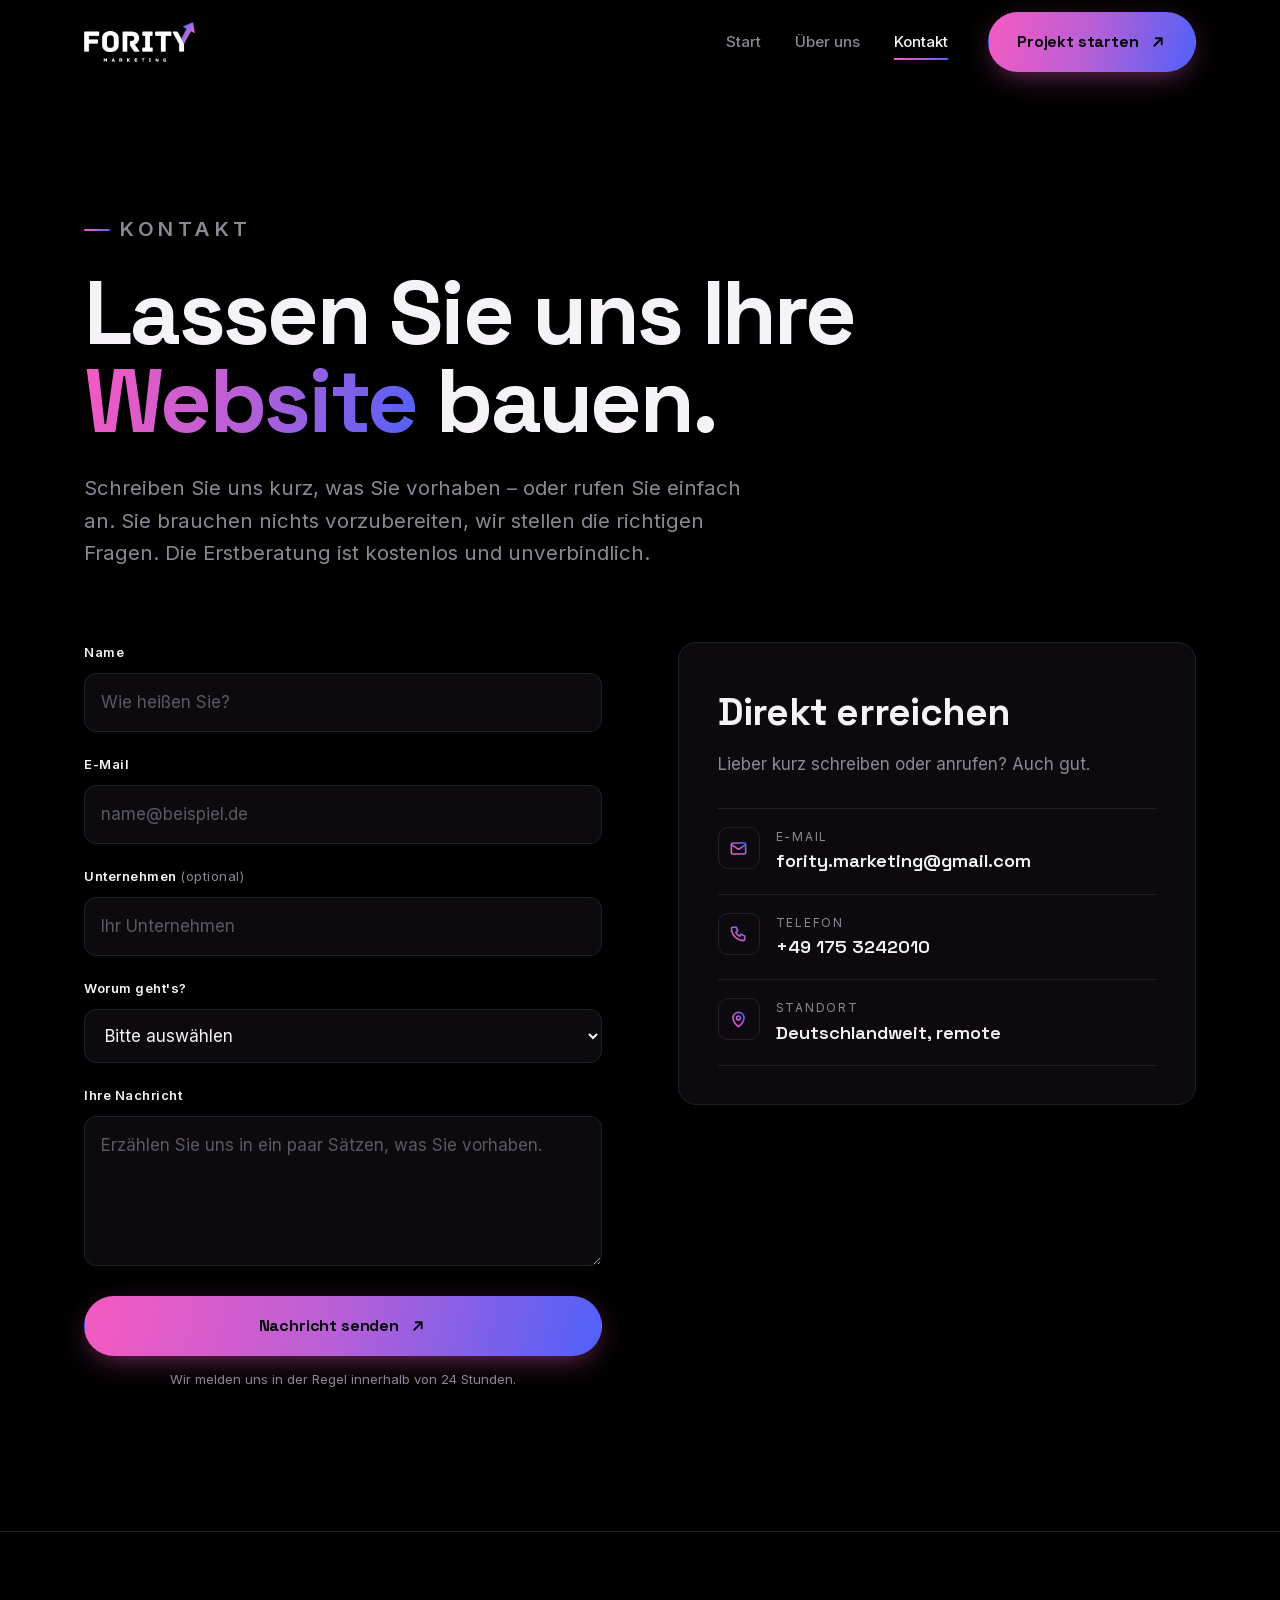
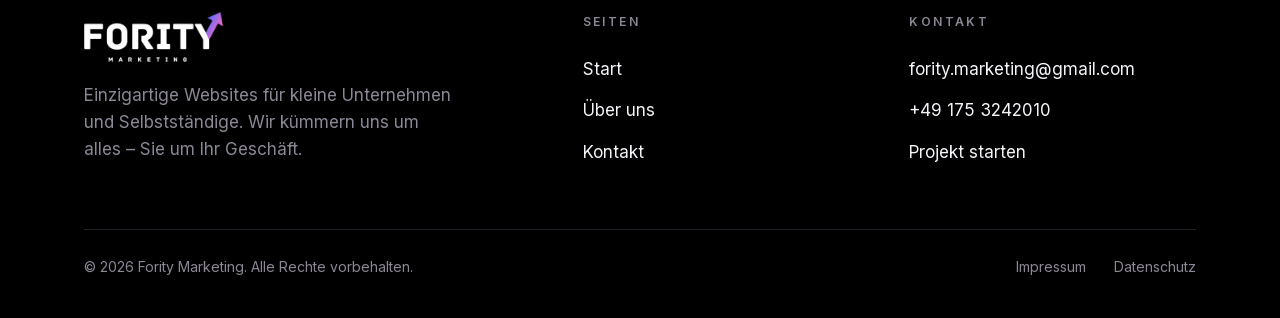
==== commit bff61790: "Rechtliches: Impressum & Datenschutzerklärung als HTML-Seiten - impressum.html und datenschutz.html " ====
--- a/kontakt.html
+++ b/kontakt.html
@@ -199,6 +199,10 @@
       </div>
       <div class="footer__bottom">
         <span>© <span id="year">2026</span> Fority Marketing. Alle Rechte vorbehalten.</span>
+        <nav class="footer__legal" aria-label="Rechtliches">
+          <a href="/impressum">Impressum</a>
+          <a href="/datenschutz">Datenschutz</a>
+        </nav>
       </div>
     </div>
   </footer>
--- a/style.css
+++ b/style.css
@@ -321,9 +321,38 @@
 .footer__col a:hover { color: var(--pink); }
 .footer__bottom {
   margin-top: 56px; padding-top: 26px; border-top: 1px solid var(--line);
-  display: flex; justify-content: space-between; flex-wrap: wrap; gap: 14px;
+  display: flex; justify-content: space-between; flex-wrap: wrap; gap: 14px 28px;
   color: var(--muted); font-size: 14px;
 }
+.footer__legal { display: flex; gap: 28px; flex-wrap: wrap; }
+.footer__legal a { color: var(--muted); transition: color .25s var(--ease); }
+.footer__legal a:hover { color: var(--pink); }
+
+/* ============================================================
+   LEGAL PAGES (Impressum / Datenschutz) — Lauftext
+   ============================================================ */
+.legal { padding-bottom: clamp(60px, 9vw, 120px); }
+.legal .wrap { max-width: 860px; }
+.legal h2 {
+  font-family: var(--display); font-weight: 700;
+  font-size: clamp(1.4rem, 3vw, 1.9rem); letter-spacing: -0.02em;
+  margin-top: 48px; margin-bottom: 14px;
+}
+.legal h3 {
+  font-family: var(--display); font-weight: 600;
+  font-size: clamp(1.1rem, 2vw, 1.3rem); margin-top: 30px; margin-bottom: 10px;
+}
+.legal h4 {
+  font-weight: 700; font-size: 1.02rem; color: var(--text);
+  margin-top: 22px; margin-bottom: 8px;
+}
+.legal p { color: var(--muted); margin-bottom: 14px; }
+.legal ul { color: var(--muted); margin: 0 0 14px 1.2em; }
+.legal li { margin-bottom: 8px; }
+.legal a { color: var(--pink); word-break: break-word; }
+.legal a:hover { text-decoration: underline; }
+.legal address { font-style: normal; color: var(--text); margin-bottom: 14px; line-height: 1.7; }
+.legal strong { color: var(--text); }
 
 /* ============================================================
    PAGE HEADER (inner pages)
